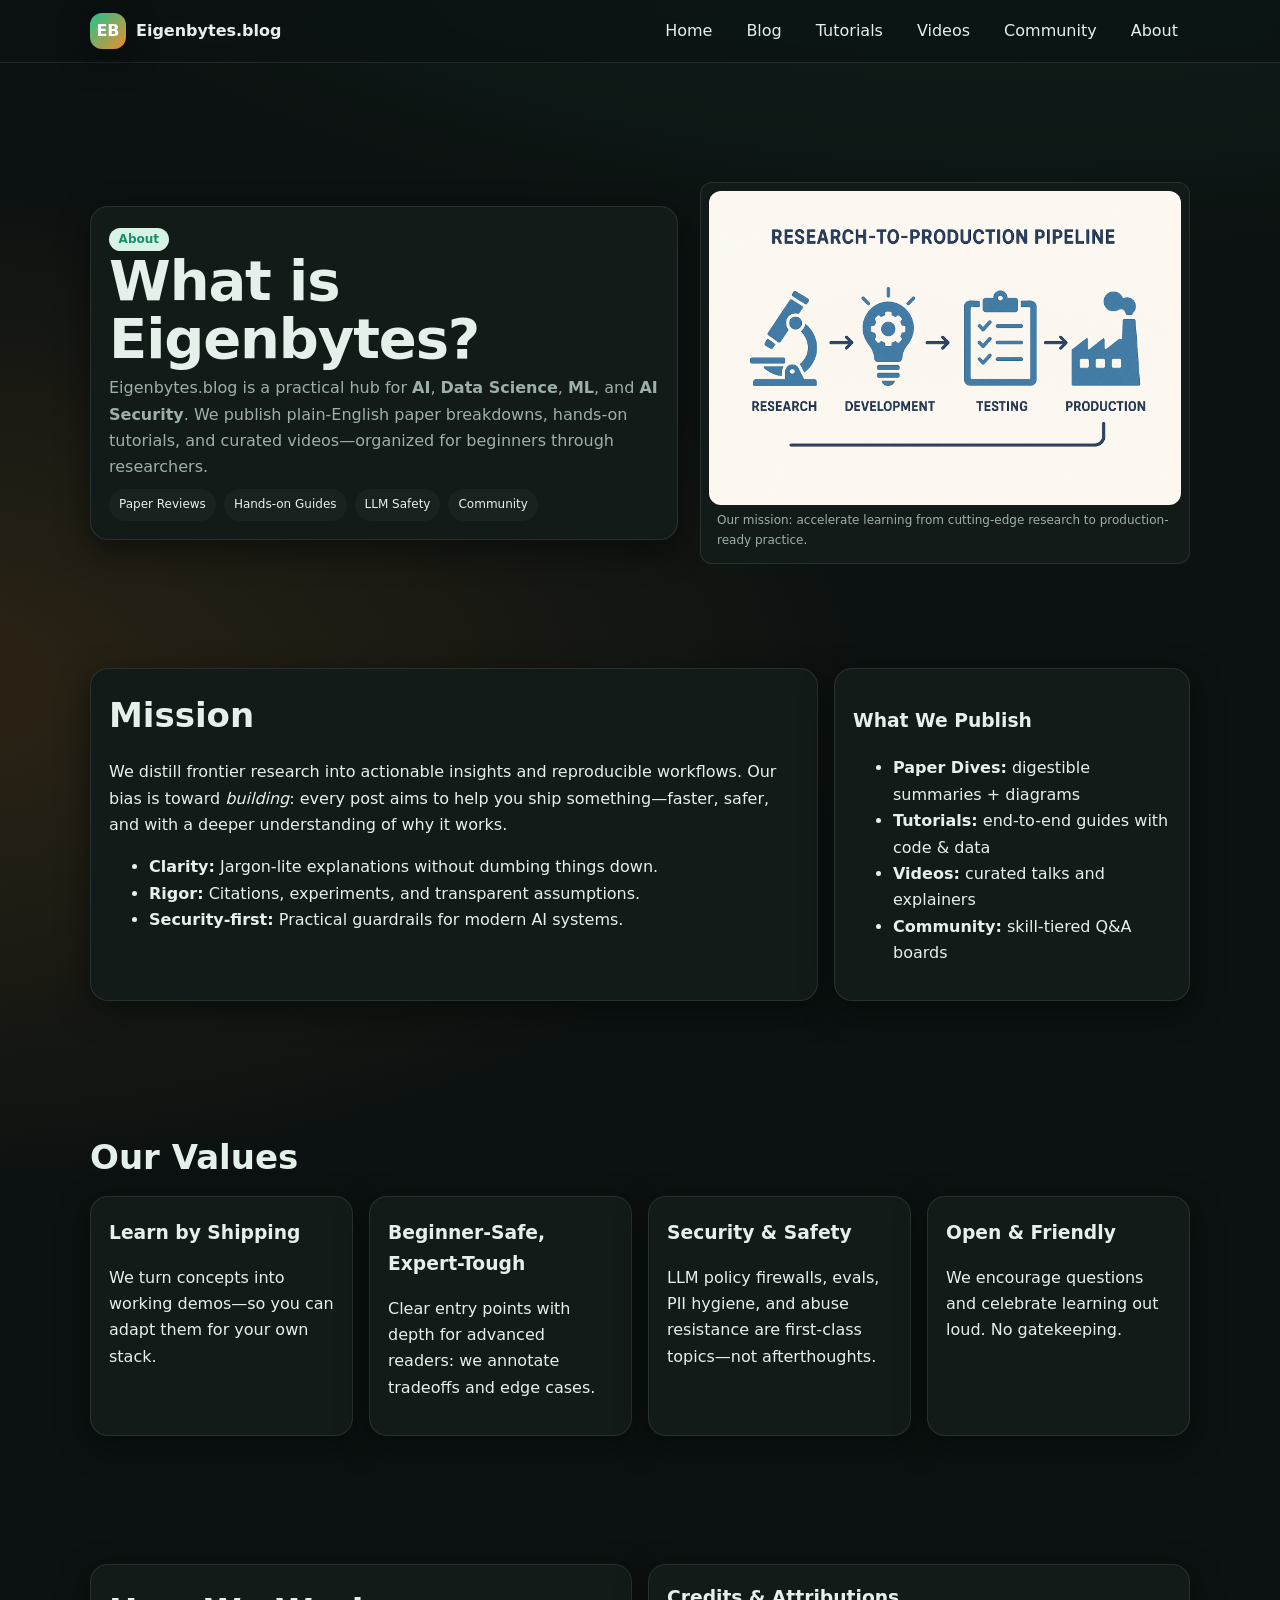
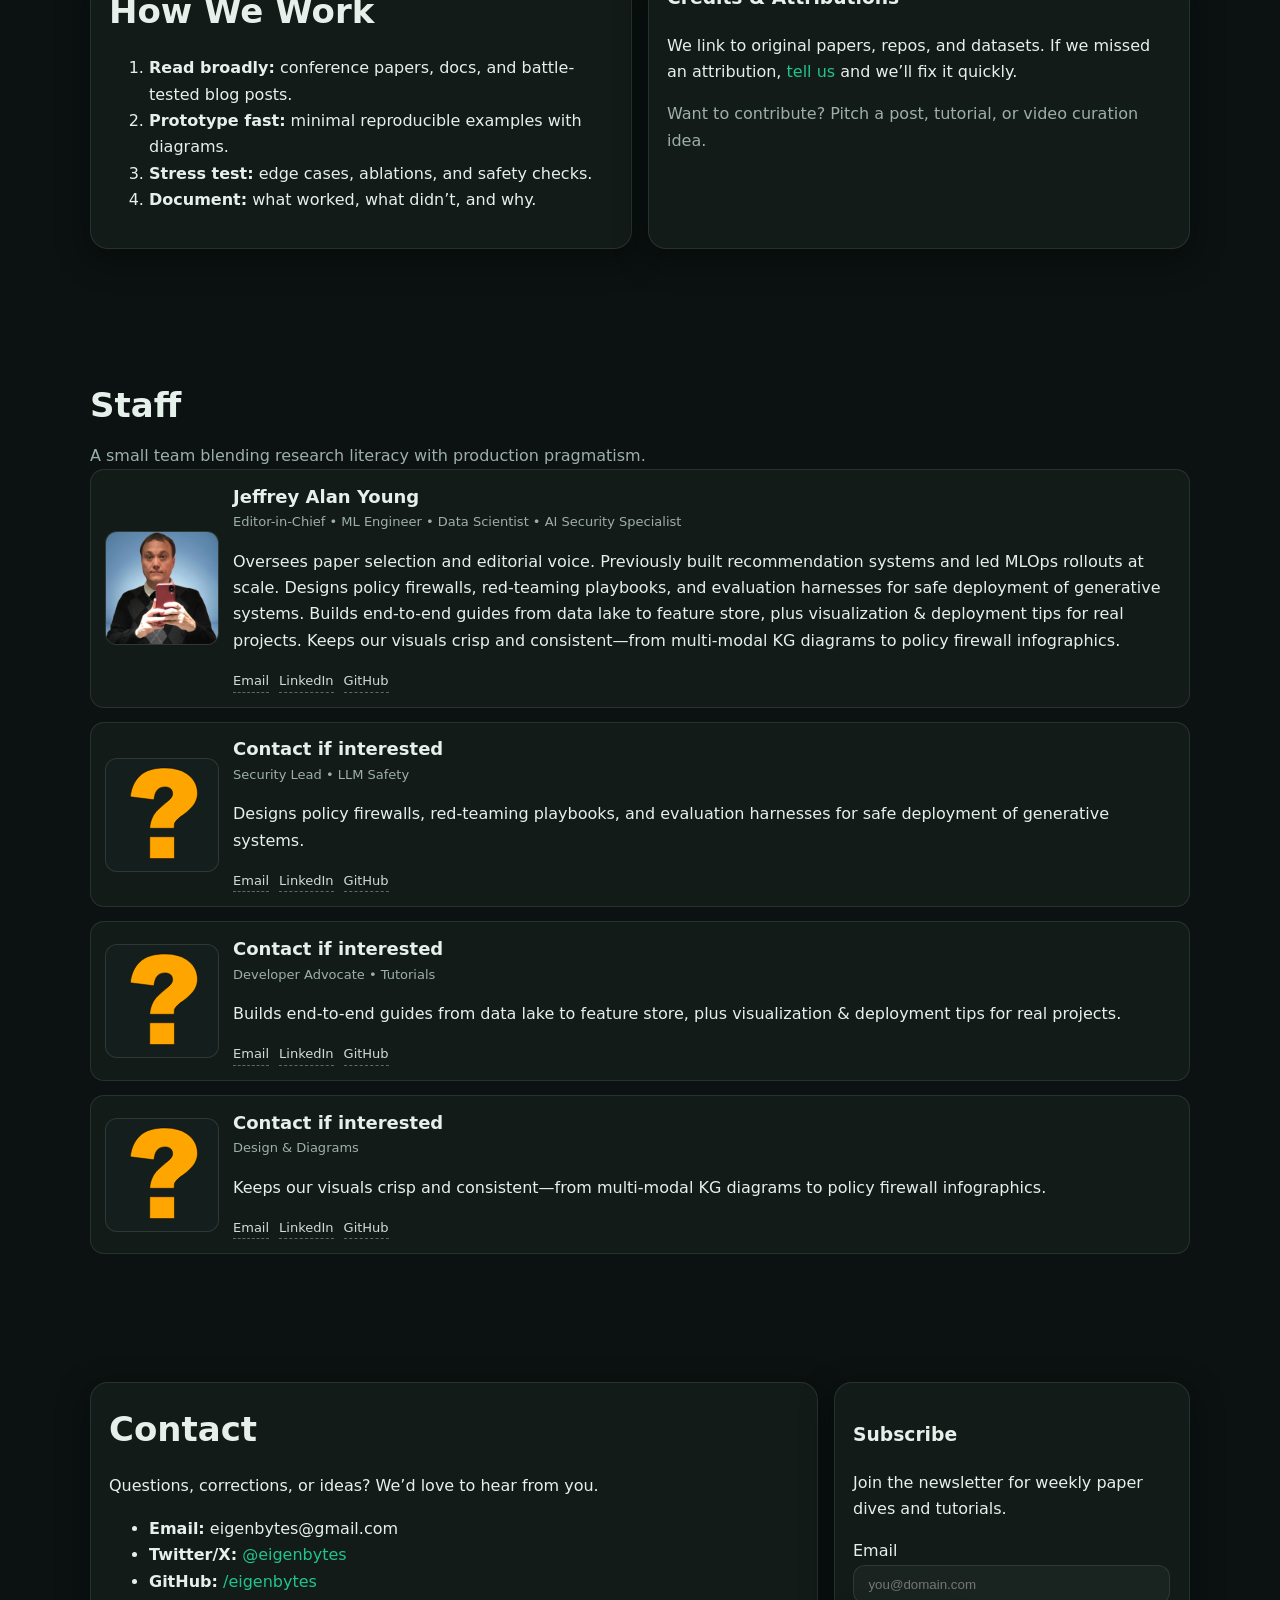
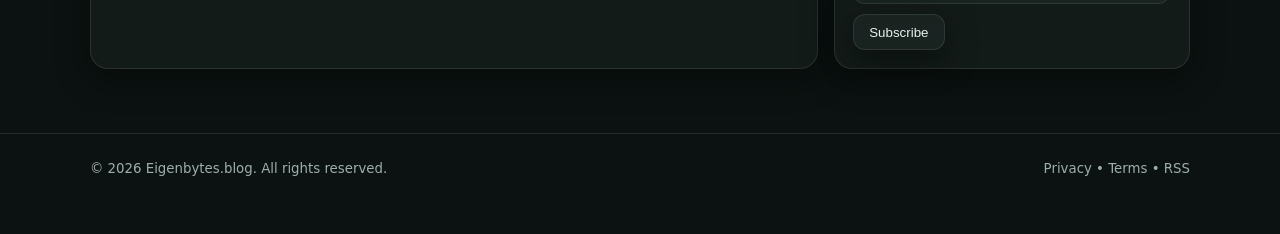
==== more.html @ ccd10ece "Add files via upload" ====
<!doctype html>
<html lang="en" data-theme="dark">
<head>
  <meta charset="utf-8" />
  <meta name="viewport" content="width=device-width, initial-scale=1" />
  <title>About — Eigenbytes.blog</title>
  <meta name="description" content="About Eigenbytes.blog — our mission, what we publish, how we work, and the people behind it." />
  <meta name="color-scheme" content="light dark">

  <!-- Evergreen & Ember palette (matches site) -->
  <style>
    :root{
      --bg: hsl(165 20% 6%);
      --panel: hsl(165 18% 9%);
      --panel-2: hsl(165 18% 12%);
      --text: hsl(150 25% 92%);
      --muted: hsl(160 10% 65%);
      --brand: hsl(160 70% 45%);
      --brand-2: hsl(30 85% 55%);
      --ring: color-mix(in oklab, var(--brand), white 28%);
      --radius: 18px;
      --shadow: 0 10px 30px hsl(165 50% 2% / .6);
      --line: color-mix(in oklab, var(--text), transparent 90%);
      --chip: color-mix(in oklab, var(--panel), white 4%);
      --code: #0b0f14;
      --maxw: 1100px;
    }
    :root[data-theme="light"]{
      --bg: hsl(160 25% 97%);
      --panel: #fff;
      --panel-2: hsl(160 25% 95%);
      --text: hsl(165 25% 10%);
      --muted: hsl(165 12% 35%);
      --ring: color-mix(in oklab, var(--brand), black 25%);
      --line: color-mix(in oklab, var(--text), transparent 88%);
      --chip: color-mix(in oklab, var(--panel), black 1%);
      --code: #0b0f14;
    }
    body{
      margin:0;
      background:
        radial-gradient(1200px 600px at 80% -10%, color-mix(in oklab, var(--brand), transparent 85%), transparent) no-repeat,
        radial-gradient(1000px 500px at -10% 20%, color-mix(in oklab, var(--brand-2), transparent 85%), transparent) no-repeat,
        var(--bg);
      background-repeat: no-repeat;
      background-size: cover;
      background-position: center top;
      color: var(--text);
      font: 16px/1.65 system-ui,-apple-system,Segoe UI,Roboto,Ubuntu,Cantarell,Noto Sans,Helvetica,Arial;
    }
    a{ color: var(--brand); text-decoration: none }
    a:hover{ text-decoration: underline }
    .container{ width:min(var(--maxw), 92%); margin-inline:auto; padding-inline: 0 }
    header.site{
      position:sticky; top:0; z-index:50;
      backdrop-filter:saturate(120%) blur(10px);
      background: color-mix(in oklab, var(--bg), transparent 40%);
      border-bottom:1px solid var(--line);
    }
    nav{ display:flex; align-items:center; gap:12px; padding:10px 0 }
    .brand{ display:flex; align-items:center; gap:10px; font-weight:800 }
    .brand .logo{
      inline-size:36px; block-size:36px; display:grid; place-items:center; border-radius:12px;
      background:linear-gradient(135deg, var(--brand), var(--brand-2));
      color:#fff; box-shadow: var(--shadow); font-weight:900
    }
    .navlinks{ margin-left:auto; display:flex; gap:10px; flex-wrap:wrap }
    .navlinks a{ padding:8px 12px; border-radius:999px; color:var(--text) }
    .navlinks a:is(:hover,:focus){ background: color-mix(in oklab, var(--panel), white 3%) }

    /* Hero */
    .hero{ padding: clamp(42px, 8vw, 120px) 0 24px }
    .hero-grid{ display:grid; gap:22px; grid-template-columns: 1.2fr 1fr; align-items:center }
    .hero h1{ font-size: clamp(28px, 5vw, 56px); line-height:1.05; letter-spacing:-.02em; margin:0 0 6px }
    .lead{ color:var(--muted); margin: 6px 0 0 }

    .pill{
      font-size:12px; padding:.28rem .6rem; border-radius:999px; font-weight:700;
      background: color-mix(in oklab, var(--brand), white 78%);
      color: color-mix(in oklab, var(--brand), black 20%);
    }
    .card{
      background: color-mix(in oklab, var(--panel), transparent 0%);
      border: 1px solid var(--line);
      border-radius: var(--radius);
      padding: 18px;
      box-shadow: var(--shadow);
    }

    section{ padding: clamp(28px, 6vw, 64px) 0 }
    h2{ margin:0 0 10px; font-size: clamp(22px, 3.2vw, 34px) }

    .grid{ display:grid; gap:16px; grid-template-columns: repeat(12, 1fr) }
    .g-4{ grid-column: span 4 } .g-6{ grid-column: span 6 }
    .g-8{ grid-column: span 8 } .g-12{ grid-column: 1 / -1 }

    .chips{ display:flex; gap:8px; flex-wrap:wrap; margin-top:8px }
    .chip{ background:var(--chip); color:var(--text); padding:6px 10px; border-radius:999px; font-size:12px }

    /* Staff list */
    .team{ display:grid; gap:14px }
    .person{
      display:grid; gap:16px; grid-template-columns: 112px 1fr;
      align-items:center; padding:14px; border:1px solid var(--line); border-radius:14px; background: var(--panel);
    }
    .person img{
      width:112px; height:112px; object-fit:cover; border-radius:12px; display:block;
      background: color-mix(in oklab, var(--panel-2), black 10%);
      border:1px solid color-mix(in oklab, var(--text), transparent 88%);
    }
    .person h3{ margin:.1rem 0 .25rem; font-size: 18px; line-height:1.2 }
    .person .title{ color:var(--muted); font-size:13px; margin-bottom:8px }
    .person .links{ display:flex; gap:10px; flex-wrap:wrap; margin-top:8px }
    .person .links a{ font-size:13px; color:var(--text); opacity:.9; text-decoration:none; border-bottom:1px dashed color-mix(in oklab, var(--text), transparent 60%) }
    .person .links a:hover{ opacity:1; border-bottom-style: solid }

    /* Values cards */
    .values{ display:grid; gap:16px; grid-template-columns: repeat(auto-fit, minmax(240px, 1fr)) }

    figure{
      margin:16px 0; background: var(--panel); border:1px solid var(--line);
      border-radius:12px; padding:8px
    }
    figcaption{ font-size:12px; color:var(--muted); padding:6px 8px 4px }

    /* Footer */
    footer{
      border-top:1px solid var(--line); color:var(--muted);
      padding:24px 0 54px;
    }

    /* Responsive */
    @media (max-width: 900px){
      .hero-grid{ grid-template-columns: 1fr }
      .g-4, .g-6, .g-8{ grid-column: 1 / -1 }
      .person{ grid-template-columns: 88px 1fr }
      .person img{ width:88px; height:88px }
      .navlinks{ display:none }
    }
  </style>
</head>
<body>
  <header class="site">
    <div class="container">
      <nav aria-label="Primary">
        <div class="brand">
          <div class="logo">EB</div>
          <span>Eigenbytes.blog</span>
        </div>
        <div class="navlinks" role="menubar">
          <a role="menuitem" href="index.html">Home</a>
          <a role="menuitem" href="index.html#blog">Blog</a>
          <a role="menuitem" href="index.html#tutorials">Tutorials</a>
          <a role="menuitem" href="index.html#videos">Videos</a>
          <a role="menuitem" href="index.html#community">Community</a>
          <a role="menuitem" aria-current="page" href="/more.html">About</a>
        </div>
      </nav>
    </div>
  </header>

  <main id="main">
    <!-- HERO -->
    <section class="hero">
      <div class="container hero-grid">
        <div class="card">
          <span class="pill">About</span>
          <h1>What is Eigenbytes?</h1>
          <p class="lead">
            Eigenbytes.blog is a practical hub for <strong>AI</strong>, <strong>Data Science</strong>, <strong>ML</strong>, and <strong>AI Security</strong>.
            We publish plain-English paper breakdowns, hands-on tutorials, and curated videos—organized for beginners through researchers.
          </p>
          <div class="chips">
            <span class="chip">Paper Reviews</span>
            <span class="chip">Hands-on Guides</span>
            <span class="chip">LLM Safety</span>
            <span class="chip">Community</span>
          </div>
        </div>
        <figure>
          <img src="logo3.png" alt="Illustration of a research-to-production pipeline" style="width:100%; border-radius:12px; display:block">
          <figcaption>Our mission: accelerate learning from cutting-edge research to production-ready practice.</figcaption>
        </figure>
      </div>
    </section>

    <!-- MISSION & WHAT WE PUBLISH -->
    <section>
      <div class="container grid">
        <div class="g-8 card">
          <h2>Mission</h2>
          <p>
            We distill frontier research into actionable insights and reproducible workflows. Our bias is toward
            <em>building</em>: every post aims to help you ship something—faster, safer, and with a deeper understanding of why it works.
          </p>
          <ul>
            <li><strong>Clarity:</strong> Jargon-lite explanations without dumbing things down.</li>
            <li><strong>Rigor:</strong> Citations, experiments, and transparent assumptions.</li>
            <li><strong>Security-first:</strong> Practical guardrails for modern AI systems.</li>
          </ul>
        </div>
        <aside class="g-4 card">
          <h3>What We Publish</h3>
          <ul>
            <li><strong>Paper Dives:</strong> digestible summaries + diagrams</li>
            <li><strong>Tutorials:</strong> end-to-end guides with code & data</li>
            <li><strong>Videos:</strong> curated talks and explainers</li>
            <li><strong>Community:</strong> skill-tiered Q&A boards</li>
          </ul>
        </aside>
      </div>
    </section>

    <!-- VALUES -->
    <section>
      <div class="container">
        <h2>Our Values</h2>
        <div class="values">
          <div class="card">
            <h3 style="margin:.2rem 0">Learn by Shipping</h3>
            <p>We turn concepts into working demos—so you can adapt them for your own stack.</p>
          </div>
          <div class="card">
            <h3 style="margin:.2rem 0">Beginner-Safe, Expert-Tough</h3>
            <p>Clear entry points with depth for advanced readers: we annotate tradeoffs and edge cases.</p>
          </div>
          <div class="card">
            <h3 style="margin:.2rem 0">Security & Safety</h3>
            <p>LLM policy firewalls, evals, PII hygiene, and abuse resistance are first-class topics—not afterthoughts.</p>
          </div>
          <div class="card">
            <h3 style="margin:.2rem 0">Open & Friendly</h3>
            <p>We encourage questions and celebrate learning out loud. No gatekeeping.</p>
          </div>
        </div>
      </div>
    </section>

    <!-- HOW WE WORK -->
    <section>
      <div class="container grid">
        <div class="g-6 card">
          <h2>How We Work</h2>
          <ol>
            <li><strong>Read broadly:</strong> conference papers, docs, and battle-tested blog posts.</li>
            <li><strong>Prototype fast:</strong> minimal reproducible examples with diagrams.</li>
            <li><strong>Stress test:</strong> edge cases, ablations, and safety checks.</li>
            <li><strong>Document:</strong> what worked, what didn’t, and why.</li>
          </ol>
        </div>
        <div class="g-6 card">
          <h3 style="margin-top:0">Credits & Attributions</h3>
          <p>We link to original papers, repos, and datasets. If we missed an attribution, <a href="/#contact">tell us</a> and we’ll fix it quickly.</p>
          <p class="lead" style="margin-top:8px; color:var(--muted)">Want to contribute? Pitch a post, tutorial, or video curation idea.</p>
        </div>
      </div>
    </section>

    <!-- STAFF -->
    <section>
      <div class="container">
        <h2>Staff</h2>
        <p class="lead">A small team blending research literacy with production pragmatism.</p>
        <div class="team" role="list">
          <!-- Person 1 -->
          <article class="person" role="listitem" itemscope itemtype="https://schema.org/Person">
            <img src="profile.png" alt="Portrait of Jeffrey Young" itemprop="image" />
            <div>
              <h3 itemprop="name">Jeffrey Alan Young</h3>
              <div class="title" itemprop="jobTitle">Editor-in-Chief • ML Engineer • Data Scientist • AI Security Specialist</div>
              <p itemprop="description">
                Oversees paper selection and editorial voice. Previously built recommendation systems and led MLOps rollouts at scale. Designs policy firewalls, red-teaming playbooks, and evaluation harnesses for safe deployment of generative systems.
                Builds end-to-end guides from data lake to feature store, plus visualization & deployment tips for real projects.
                Keeps our visuals crisp and consistent—from multi-modal KG diagrams to policy firewall infographics.
              </p>
              <div class="links">
                <a href="mailto:jay.data.iot@gmail.com" itemprop="email">Email</a>
                <a href="https://www.linkedin.com/in/saiot/" rel="noopener">LinkedIn</a>
                <a href="https://github.com/agentic-opt-ai" rel="noopener">GitHub</a>
              </div>
            </div>
          </article>

          <!-- Person 2 -->
          <article class="person" role="listitem" itemscope itemtype="https://schema.org/Person">
            <img src="question_mark.svg" alt="Portrait of ?" itemprop="image" />
            <div>
              <h3 itemprop="name">Contact if interested</h3>
              <div class="title" itemprop="jobTitle">Security Lead • LLM Safety</div>
              <p itemprop="description">
                Designs policy firewalls, red-teaming playbooks, and evaluation harnesses for safe deployment of generative systems.
              </p>
              <div class="links">
                <a href="mailto:eigenbytes.com" itemprop="email">Email</a>
                <a href="https://www.linkedin.com/in/saiot/" rel="noopener">LinkedIn</a>
                <a href="https://github.com/agentic-opt-ai" rel="noopener">GitHub</a>
              </div>
            </div>
          </article>

          <!-- Person 3 -->
          <article class="person" role="listitem" itemscope itemtype="https://schema.org/Person">
            <img src="question_mark.svg" alt="Portrait of ?" itemprop="image" />
            <div>
              <h3 itemprop="name">Contact if interested</h3>
              <div class="title" itemprop="jobTitle">Developer Advocate • Tutorials</div>
              <p itemprop="description">
                Builds end-to-end guides from data lake to feature store, plus visualization & deployment tips for real projects.
              </p>
              <div class="links">
                <a href="mailto:eigenbytes@gmail.com" itemprop="email">Email</a>
                <a href="https://www.linkedin.com/in/saiot/" rel="noopener">LinkedIn</a>
                <a href="https://github.com/agentic-opt-ai" rel="noopener">GitHub</a>
              </div>
            </div>
          </article>

          <!-- Person 4 -->
          <article class="person" role="listitem" itemscope itemtype="https://schema.org/Person">
            <img src="question_mark.svg" alt="Portrait of ?" itemprop="image" />
            <div>
              <h3 itemprop="name">Contact if interested</h3>
              <div class="title" itemprop="jobTitle">Design & Diagrams</div>
              <p itemprop="description">
                Keeps our visuals crisp and consistent—from multi-modal KG diagrams to policy firewall infographics.
              </p>
              <div class="links">
                <a href="mailto:eigenbytes@gmail.com" itemprop="email">Email</a>
                <a href="https://www.linkedin.com/in/saiot/" rel="noopener">LinkedIn</a>
                <a href="https://github.com/agentic-opt-ai" rel="noopener">GitHub</a>
              </div>
            </div>
          </article>
        </div>
      </div>
    </section>

    <!-- CONTACT / SUBSCRIBE -->
    <section>
      <div class="container grid">
        <div class="g-8 card">
          <h2>Contact</h2>
          <p>Questions, corrections, or ideas? We’d love to hear from you.</p>
          <ul>
            <li><strong>Email:</strong> eigenbytes@gmail.com</li>
            <li><strong>Twitter/X:</strong> <a href="#">@eigenbytes</a></li>
            <li><strong>GitHub:</strong> <a href="#">/eigenbytes</a></li>
          </ul>
        </div>
        <aside class="g-4 card">
          <h3>Subscribe</h3>
          <p>Join the newsletter for weekly paper dives and tutorials.</p>
          <form onsubmit="event.preventDefault(); alert('Subscribed! Thank you.');">
            <label class="sr-only" for="email">Email</label>
            <input id="email" type="email" required placeholder="you@domain.com"
                   style="width:90%; padding:.7rem .9rem; border-radius:12px; border:1px solid var(--line); background:var(--panel-2); color:var(--text)">
            <div style="height:10px"></div>
            <button class="btn" type="submit"
                    style="display:inline-flex; gap:.6rem; align-items:center; border:1px solid var(--line);
                           background:linear-gradient(180deg, color-mix(in oklab, var(--panel), white 4%), color-mix(in oklab, var(--panel-2), black 2%));
                           padding:.6rem .95rem; border-radius:12px; color:var(--text); box-shadow: var(--shadow)">
              Subscribe
            </button>
          </form>
        </aside>
      </div>
    </section>
  </main>

  <footer>
    <div class="container" style="display:flex; gap:12px; align-items:center; justify-content:space-between; flex-wrap:wrap">
      <small>© <span id="year"></span> Eigenbytes.blog. All rights reserved.</small>
      <small><a href="#" style="color:inherit">Privacy</a> • <a href="#" style="color:inherit">Terms</a> • <a href="#" style="color:inherit">RSS</a></small>
    </div>
  </footer>

  <script>
    // Honor saved theme + footer year
    (function(){
      const saved = localStorage.getItem('theme');
      if(saved) document.documentElement.dataset.theme = saved;
      document.getElementById('year').textContent = new Date().getFullYear();
    })();
  </script>
</body>
</html>
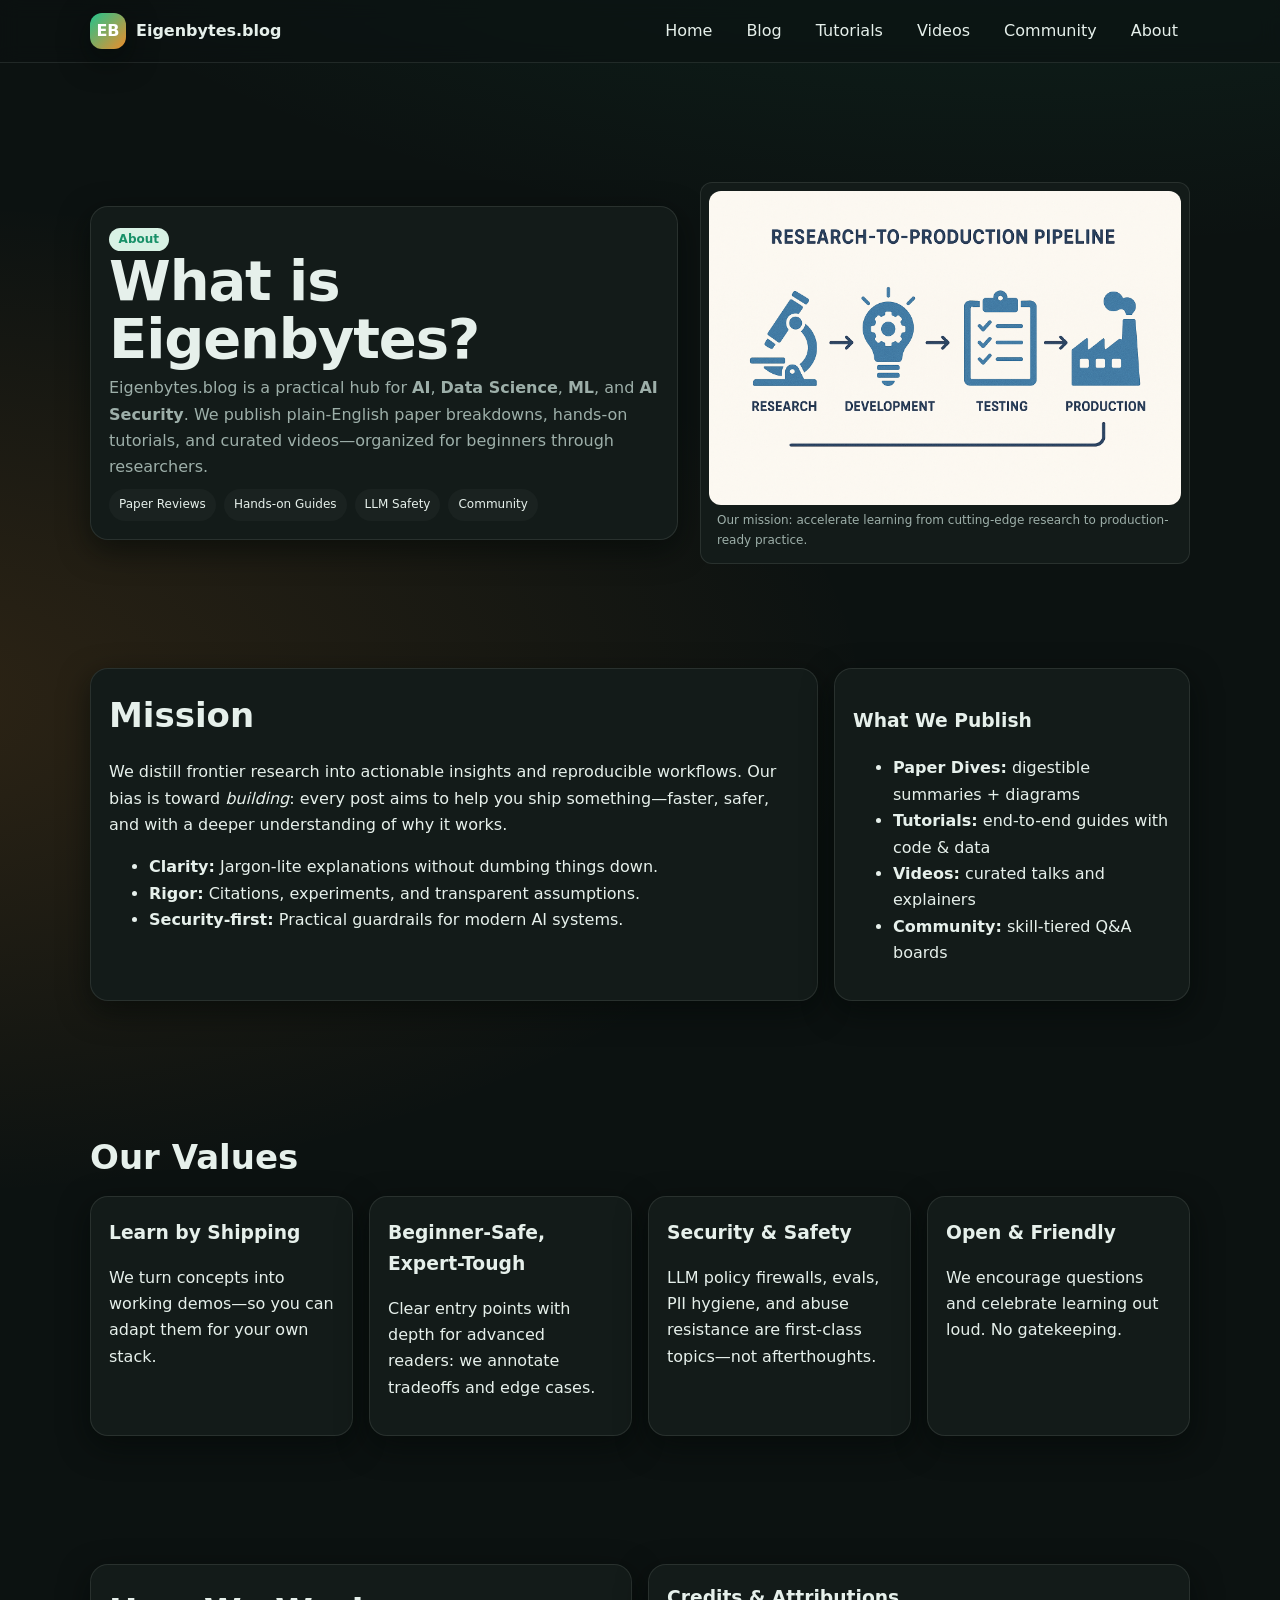
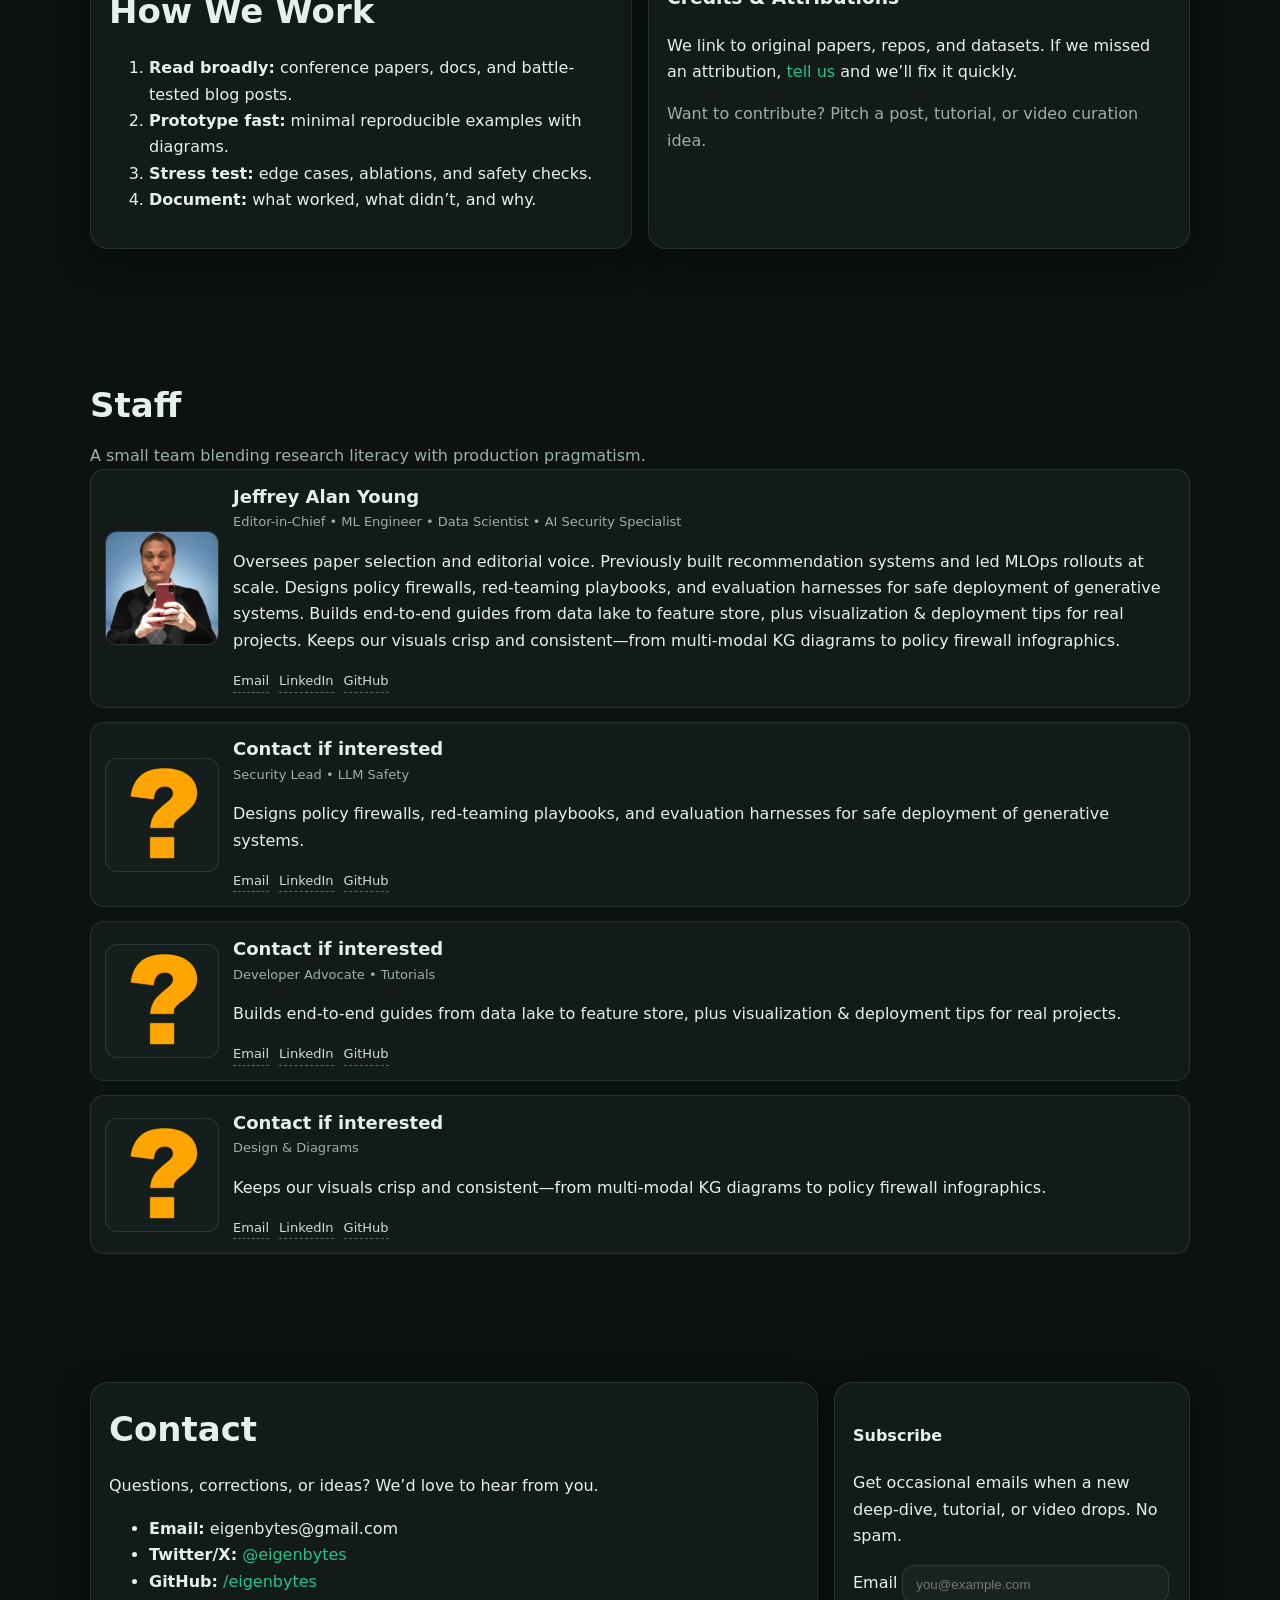
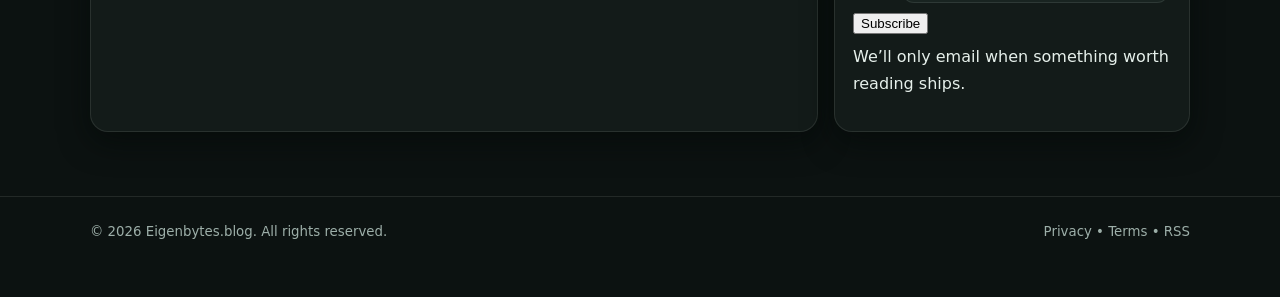
==== commit c5f40338: "updated About" ====
--- a/more.html
+++ b/more.html
@@ -123,6 +123,24 @@
     }
     figcaption{ font-size:12px; color:var(--muted); padding:6px 8px 4px }
 
+    
+    /* Form inputs (match site tokens) */
+    .eb-input {
+      width: 75%;
+      padding: .65rem .8rem;
+      border-radius: 12px;
+      border: 1px solid var(--line);
+      background: var(--panel-2);
+      color: var(--text);
+      outline: none;
+    }
+    .eb-input:focus {
+      border-color: color-mix(in oklab, var(--brand), white 18%);
+      box-shadow: 0 0 0 3px color-mix(in oklab, var(--brand), transparent 78%);
+    }
+    :root[data-theme="light"] .eb-input {
+      background: var(--panel);
+    }
     /* Footer */
     footer{
       border-top:1px solid var(--line); color:var(--muted);
@@ -347,21 +365,20 @@
             <li><strong>GitHub:</strong> <a href="#">/eigenbytes</a></li>
           </ul>
         </div>
-        <aside class="g-4 card">
-          <h3>Subscribe</h3>
-          <p>Join the newsletter for weekly paper dives and tutorials.</p>
-          <form onsubmit="event.preventDefault(); alert('Subscribed! Thank you.');">
-            <label class="sr-only" for="email">Email</label>
-            <input id="email" type="email" required placeholder="you@domain.com"
-                   style="width:90%; padding:.7rem .9rem; border-radius:12px; border:1px solid var(--line); background:var(--panel-2); color:var(--text)">
-            <div style="height:10px"></div>
-            <button class="btn" type="submit"
-                    style="display:inline-flex; gap:.6rem; align-items:center; border:1px solid var(--line);
-                           background:linear-gradient(180deg, color-mix(in oklab, var(--panel), white 4%), color-mix(in oklab, var(--panel-2), black 2%));
-                           padding:.6rem .95rem; border-radius:12px; color:var(--text); box-shadow: var(--shadow)">
-              Subscribe
-            </button>
+        <aside class="g-4 card" id="subscribe">
+          <h4>Subscribe</h4>
+          <p>Get occasional emails when a new deep-dive, tutorial, or video drops. No spam.</p>
+
+          <form id="subscribeForm" class="eb-form" autocomplete="on">
+            <label class="sr-only" for="subscribe-email">Email</label>
+            <input id="subscribe-email" name="email" type="email" required placeholder="you@example.com" class="eb-input">
+            <div style="display:flex; gap:10px; align-items:center; flex-wrap:wrap; margin-top:10px;">
+              <button class="btn" type="submit" id="subscribeSubmit">Subscribe</button>
+              <span id="subscribeStatus" class="meta" role="status" aria-live="polite"></span>
+            </div>
           </form>
+
+          <p class="meta" style="margin-top:10px;">We’ll only email when something worth reading ships.</p>
         </aside>
       </div>
     </section>
@@ -370,7 +387,7 @@
   <footer>
     <div class="container" style="display:flex; gap:12px; align-items:center; justify-content:space-between; flex-wrap:wrap">
       <small>© <span id="year"></span> Eigenbytes.blog. All rights reserved.</small>
-      <small><a href="#" style="color:inherit">Privacy</a> • <a href="#" style="color:inherit">Terms</a> • <a href="#" style="color:inherit">RSS</a></small>
+      <small><a href="privacy.html" style="color:inherit">Privacy</a> • <a href="terms.html" style="color:inherit">Terms</a> • <a href="feed.xml" style="color:inherit">RSS</a></small>
     </div>
   </footer>
 
@@ -382,5 +399,56 @@
       document.getElementById('year').textContent = new Date().getFullYear();
     })();
   </script>
+
+  <script>
+    (function(){
+      const scriptURL = 'https://script.google.com/macros/s/AKfycbwx7gdGmuWYmoIRTRB9fmxXXdRjQiI_ngZ9X6s4re87wbqzRrSx5ozNK95PwBde-JDc/exec';
+      const form = document.getElementById('subscribeForm');
+      const status = document.getElementById('subscribeStatus');
+      const submitBtn = document.getElementById('subscribeSubmit');
+
+      if(!form) return;
+
+      function setStatus(msg) {
+        if(status) status.textContent = msg || '';
+      }
+
+      form.addEventListener('submit', function(e){
+        e.preventDefault();
+
+        const email = document.getElementById('subscribe-email')?.value.trim();
+        if(!email) {
+          alert('Please enter your email.');
+          return;
+        }
+
+        const payload = { type: 'subscribe', email };
+
+        setStatus('Subscribing…');
+        if(submitBtn) submitBtn.disabled = true;
+
+        fetch(scriptURL, {
+          method: 'POST',
+          mode: 'no-cors',
+          body: JSON.stringify(payload),
+          headers: { 'Content-Type': 'application/json' }
+        })
+        .then(() => {
+          setStatus('Subscribed — welcome!');
+          form.reset();
+        })
+        .catch((err) => {
+          console.error('Subscribe form error:', err);
+          setStatus('Error subscribing. Please try again.');
+          alert('Error subscribing. Please try again later.');
+        })
+        .finally(() => {
+          if(submitBtn) submitBtn.disabled = false;
+          setTimeout(() => setStatus(''), 6000);
+        });
+      });
+    })();
+  </script>
+
 </body>
 </html>
